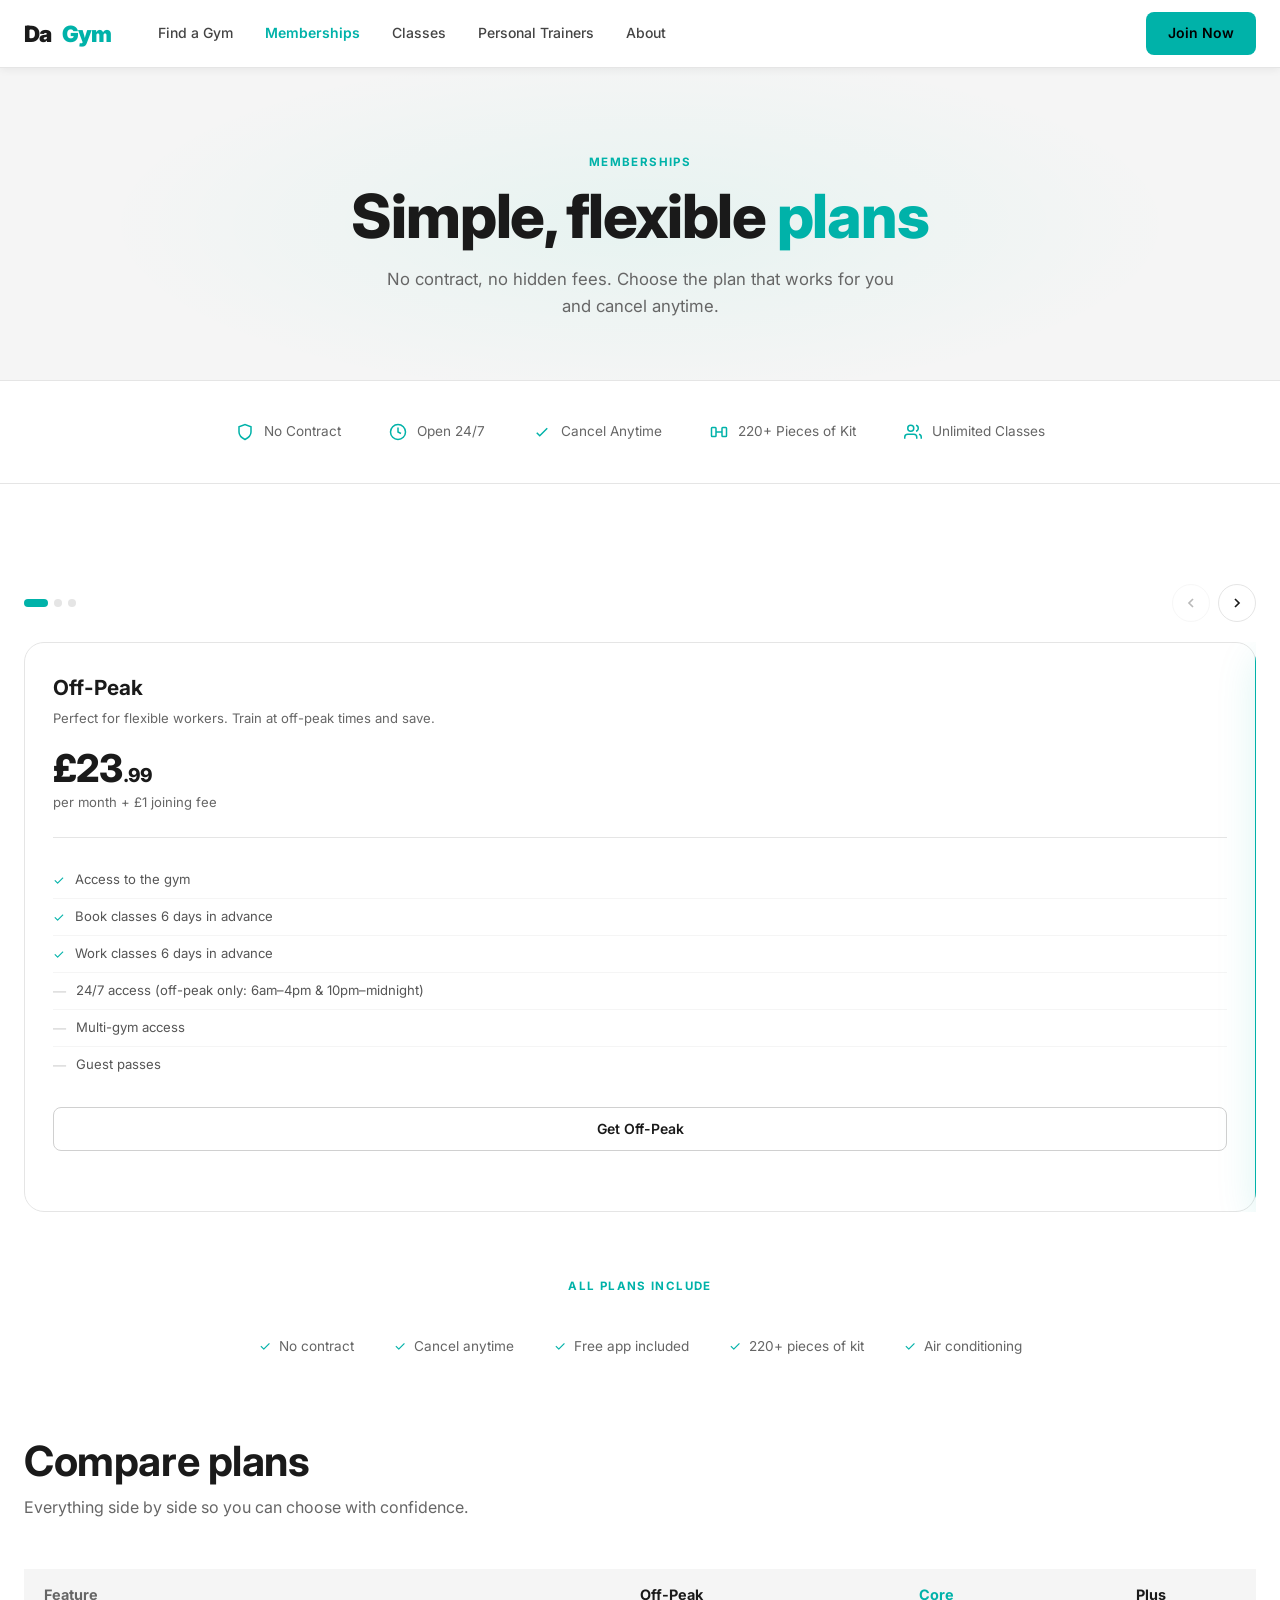
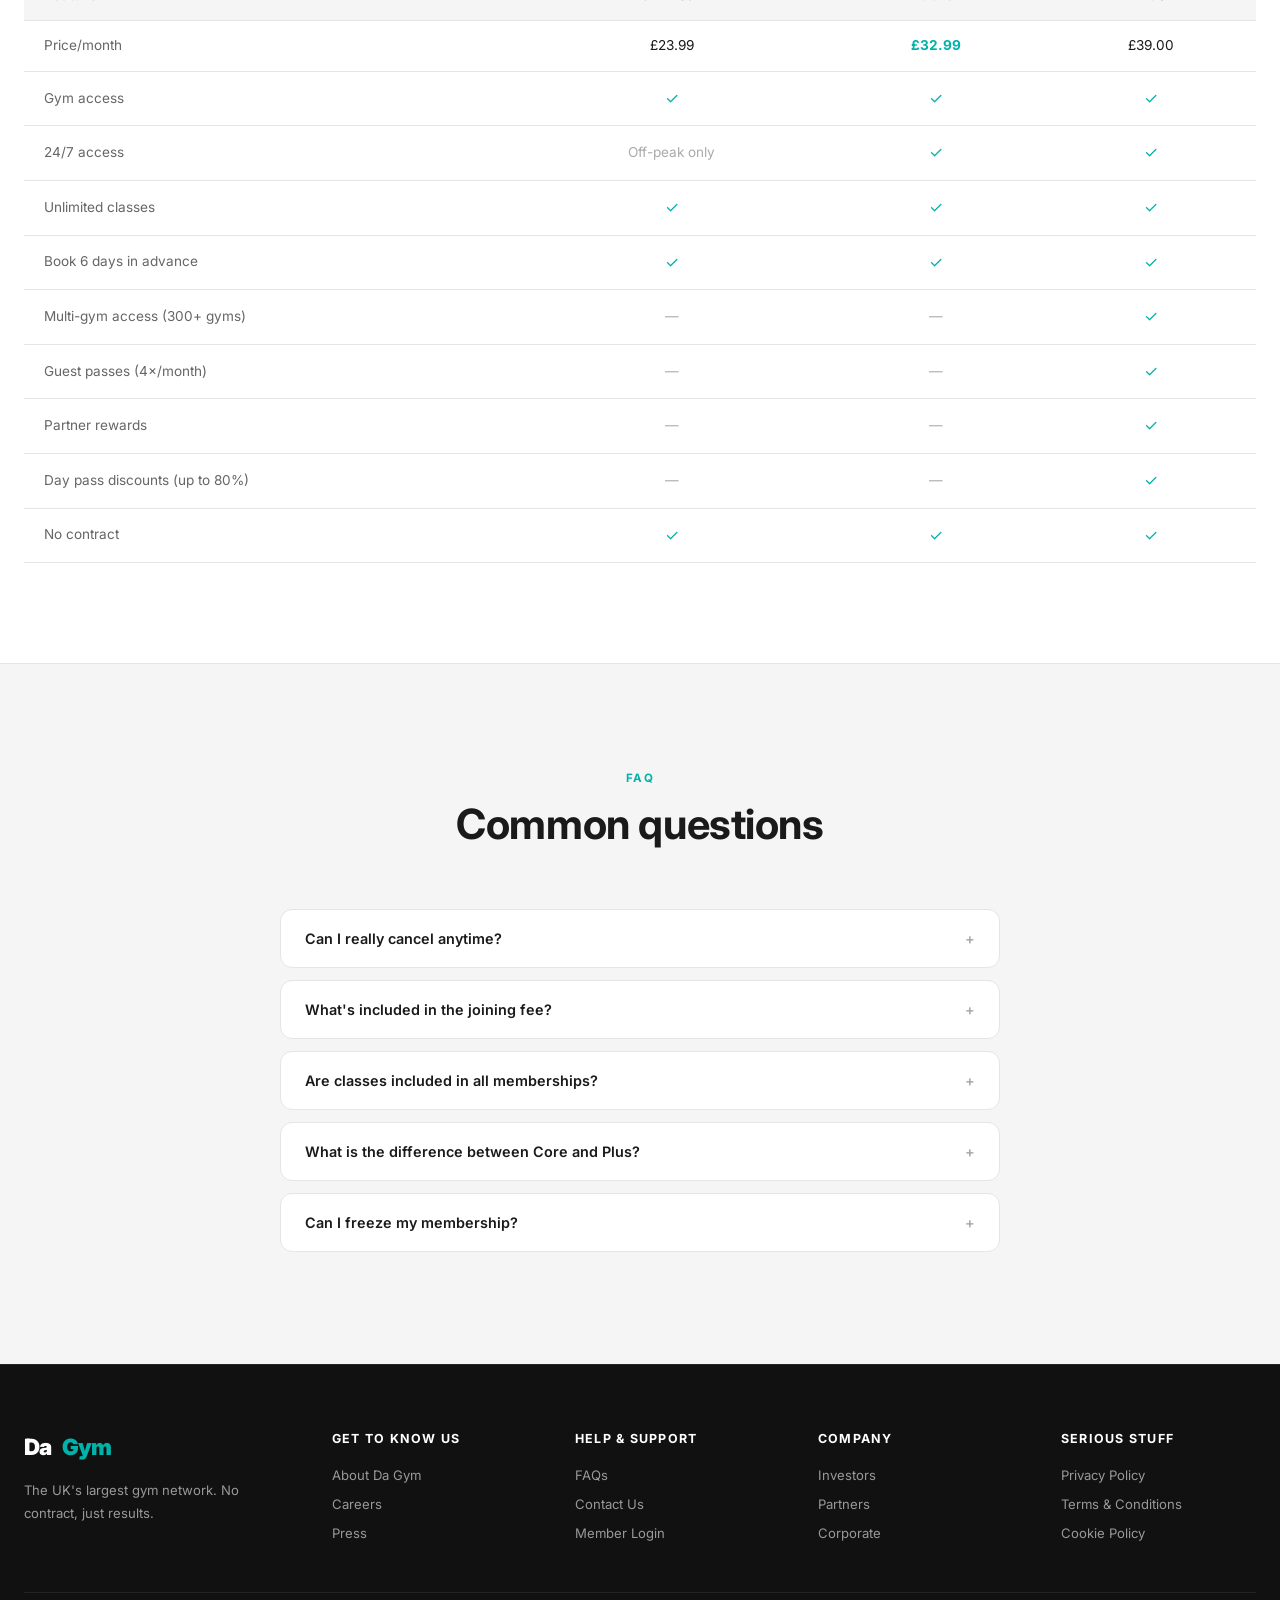
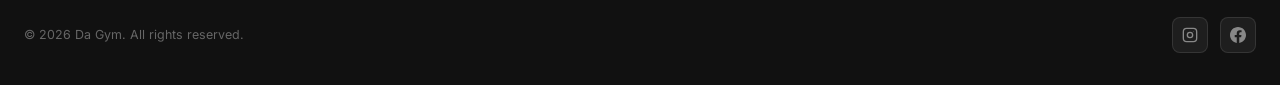
==== memberships.html @ 505473ee "Add files via upload" ====
<!DOCTYPE html>
<html lang="en">
<head>
  <meta charset="UTF-8" />
  <meta name="viewport" content="width=device-width, initial-scale=1.0" />
  <title>Da Gym — Membership Plans</title>
  <link rel="preconnect" href="https://fonts.googleapis.com" />
  <link rel="preconnect" href="https://fonts.gstatic.com" crossorigin />
  <link href="https://fonts.googleapis.com/css2?family=Inter:wght@400;500;600;700;800;900&display=swap" rel="stylesheet" />
  <link rel="stylesheet" href="css/main.css" />
  <style>
    .compare-table {
      width: 100%;
      border-collapse: collapse;
      font-size: 0.85rem;
      margin-top: 48px;
    }
    .compare-table th, .compare-table td {
      padding: 14px 20px;
      border-bottom: 1px solid var(--border);
      text-align: center;
    }
    .compare-table th:first-child,
    .compare-table td:first-child {
      text-align: left;
      color: var(--text-muted);
    }
    .compare-table th {
      color: var(--text);
      font-weight: 700;
      font-size: 0.9rem;
      background: var(--surface);
      position: sticky;
      top: 0;
    }
    .compare-table th.featured-col { color: var(--primary); }
    .compare-table tr:hover td { background: rgba(255,255,255,0.02); }
    .compare-table .check { color: var(--primary); font-size: 1rem; }
    .compare-table .dash { color: var(--text-dim); }

    .faq-item {
      background: var(--card);
      border: 1px solid var(--border);
      border-radius: var(--radius);
      margin-bottom: 12px;
      overflow: hidden;
    }
    .faq-question {
      width: 100%;
      text-align: left;
      padding: 20px 24px;
      color: var(--text);
      font-weight: 600;
      font-size: 0.9rem;
      display: flex;
      justify-content: space-between;
      align-items: center;
      gap: 16px;
      transition: color var(--transition);
    }
    .faq-question:hover { color: var(--primary); }
    .faq-answer {
      padding: 0 24px 20px;
      color: var(--text-muted);
      font-size: 0.85rem;
      line-height: 1.7;
      display: none;
    }
    .faq-item.open .faq-answer { display: block; }
    .faq-item.open .faq-icon { transform: rotate(45deg); }
    .faq-icon { transition: transform var(--transition); color: var(--text-dim); flex-shrink: 0; }

    .trust-bar {
      display: flex;
      align-items: center;
      justify-content: center;
      gap: 48px;
      padding: 40px 24px;
      border-bottom: 1px solid var(--border);
      flex-wrap: wrap;
    }
    .trust-item {
      display: flex;
      align-items: center;
      gap: 10px;
      font-size: 0.85rem;
      color: var(--text-muted);
    }
    .trust-item svg { color: var(--primary); }

    /* ── MEMBERSHIP SLIDER ── */
    .mem-slider-wrap { position: relative; }
    .mem-slider-controls { display: flex; align-items: center; justify-content: space-between; margin-bottom: 20px; }
    .mem-slider-dots { display: flex; gap: 6px; }
    .mem-slider-dot { width: 8px; height: 8px; border-radius: 50%; background: var(--border); cursor: pointer; transition: all .2s; }
    .mem-slider-dot.active { background: var(--primary); width: 24px; border-radius: 4px; }
    .mem-slider-btns { display: flex; gap: 8px; }
    .mem-slider-btn { width: 38px; height: 38px; border-radius: 50%; border: 1.5px solid var(--border); background: var(--card); display: flex; align-items: center; justify-content: center; cursor: pointer; transition: all .2s; color: var(--text); }
    .mem-slider-btn:hover { border-color: var(--primary); color: var(--primary); }
    .mem-slider-btn:disabled { opacity: 0.3; cursor: default; }
    .mem-viewport { overflow: hidden; width: 100%; }
    .mem-cards-track { display: flex; gap: 0; align-items: stretch; transition: transform 0.4s cubic-bezier(0.4,0,0.2,1); will-change: transform; }
    .mem-cards-track .membership-card { flex: 0 0 100%; width: 100%; max-width: 100%; min-width: 0; box-sizing: border-box; }

    @media (max-width: 768px) {
      .trust-bar { gap: 24px; flex-wrap: wrap; padding: 28px 20px; }
      .compare-table th, .compare-table td { padding: 10px 12px; font-size: 0.78rem; }
    }
    @media (max-width: 480px) {
      .trust-bar { flex-direction: column; gap: 16px; align-items: flex-start; padding: 24px 16px; }
      .compare-table { font-size: 0.72rem; }
      .compare-table th, .compare-table td { padding: 8px; }
      .faq-question { padding: 16px 18px; font-size: 0.85rem; }
      .faq-answer { padding: 0 18px 16px; }
    }
  </style>
</head>
<body>

  <!-- NAVBAR -->
  <nav class="navbar">
    <div class="nav-inner">
      <a href="index.html" class="nav-logo">Da <span>Gym</span></a>
      <div class="nav-links">
        <a href="find-a-gym.html" class="nav-link">Find a Gym</a>
        <a href="memberships.html" class="nav-link active">Memberships</a>
        <a href="classes.html" class="nav-link">Classes</a>
        <a href="personal-trainers.html" class="nav-link">Personal Trainers</a>
        <a href="about.html" class="nav-link">About</a>
      </div>
      <div class="nav-actions">
        <a href="memberships.html" class="btn btn-primary">Join Now</a>
        <button class="mobile-menu-btn btn-ghost" id="mobileMenuBtn">
          <svg width="22" height="22" fill="none" stroke="currentColor" stroke-width="2" viewBox="0 0 24 24"><path d="M3 12h18M3 6h18M3 18h18"/></svg>
        </button>
      </div>
    </div>
  </nav>

  <!-- MOBILE NAV -->
  <div class="mobile-nav" id="mobileNav">
    <button id="mobileNavClose" style="position:absolute;top:20px;right:20px;color:var(--text);background:none;border:none;font-size:1.5rem;cursor:pointer;">✕</button>
    <a href="find-a-gym.html" class="nav-link">Find a Gym</a>
    <a href="memberships.html" class="nav-link">Memberships</a>
    <a href="classes.html" class="nav-link">Classes</a>
    <a href="personal-trainers.html" class="nav-link">Personal Trainers</a>
    <a href="about.html" class="nav-link">About</a>
    <div style="margin-top:24px;"><a href="memberships.html" class="btn btn-primary btn-lg" style="width:100%;justify-content:center;">Join Now</a></div>
  </div>

  <!-- PAGE HEADER -->
  <div style="background:var(--surface);border-bottom:1px solid var(--border);padding:80px 24px 60px;text-align:center;position:relative;overflow:hidden;">
    <div style="position:absolute;inset:0;background:radial-gradient(ellipse 60% 80% at 50% 50%,rgba(0,212,170,0.06) 0%,transparent 70%);"></div>
    <div style="position:relative;">
      <span class="section-eyebrow">Memberships</span>
      <h1 style="margin-bottom:16px;">Simple, flexible <span style="color:var(--primary);">plans</span></h1>
      <p style="max-width:520px;margin:0 auto;font-size:1.05rem;">No contract, no hidden fees. Choose the plan that works for you and cancel anytime.</p>
    </div>
  </div>

  <!-- TRUST BAR -->
  <div class="trust-bar">
    <div class="trust-item">
      <svg width="18" height="18" fill="none" stroke="currentColor" stroke-width="2" viewBox="0 0 24 24"><path d="M12 22s8-4 8-10V5l-8-3-8 3v7c0 6 8 10 8 10z"/></svg>
      No Contract
    </div>
    <div class="trust-item">
      <svg width="18" height="18" fill="none" stroke="currentColor" stroke-width="2" viewBox="0 0 24 24"><circle cx="12" cy="12" r="10"/><path d="M12 6v6l4 2"/></svg>
      Open 24/7
    </div>
    <div class="trust-item">
      <svg width="18" height="18" fill="none" stroke="currentColor" stroke-width="2" viewBox="0 0 24 24"><path d="M5 13l4 4L19 7"/></svg>
      Cancel Anytime
    </div>
    <div class="trust-item">
      <svg width="18" height="18" fill="none" stroke="currentColor" stroke-width="2" viewBox="0 0 24 24"><rect x="2" y="6" width="6" height="12" rx="1"/><rect x="16" y="6" width="6" height="12" rx="1"/><path d="M8 12h8"/></svg>
      220+ Pieces of Kit
    </div>
    <div class="trust-item">
      <svg width="18" height="18" fill="none" stroke="currentColor" stroke-width="2" viewBox="0 0 24 24"><path d="M17 21v-2a4 4 0 0 0-4-4H5a4 4 0 0 0-4 4v2"/><circle cx="9" cy="7" r="4"/><path d="M23 21v-2a4 4 0 0 0-3-3.87"/><path d="M16 3.13a4 4 0 0 1 0 7.75"/></svg>
      Unlimited Classes
    </div>
  </div>

  <!-- MEMBERSHIP CARDS -->
  <div class="section">
    <div class="mem-slider-wrap">
      <div class="mem-slider-controls">
        <div class="mem-slider-dots">
          <div class="mem-slider-dot active" onclick="memGoTo(0)"></div>
          <div class="mem-slider-dot" onclick="memGoTo(1)"></div>
          <div class="mem-slider-dot" onclick="memGoTo(2)"></div>
        </div>
        <div class="mem-slider-btns">
          <button class="mem-slider-btn" id="memPrev" onclick="memSlide(-1)" aria-label="Previous"><svg width="16" height="16" fill="none" stroke="currentColor" stroke-width="2.5" viewBox="0 0 24 24"><path d="M15 18l-6-6 6-6"/></svg></button>
          <button class="mem-slider-btn" id="memNext" onclick="memSlide(1)" aria-label="Next"><svg width="16" height="16" fill="none" stroke="currentColor" stroke-width="2.5" viewBox="0 0 24 24"><path d="M9 18l6-6-6-6"/></svg></button>
        </div>
      </div>
      <div class="mem-viewport">
    <div class="mem-cards-track" id="memSlider">
      <!-- OFF-PEAK -->
      <div class="membership-card">
        <div class="membership-card-body">
          <div class="membership-name">Off-Peak</div>
          <p class="membership-desc">Perfect for flexible workers. Train at off-peak times and save.</p>
          <div class="membership-price">
            <div class="amount">£23<span style="font-size:1.2rem;">.99</span></div>
            <span class="per">per month + £1 joining fee</span>
          </div>
          <div class="membership-features">
            <div class="membership-feature">
              <span class="check">✓</span> Access to the gym
            </div>
            <div class="membership-feature">
              <span class="check">✓</span> Book classes 6 days in advance
            </div>
            <div class="membership-feature">
              <span class="check">✓</span> Work classes 6 days in advance
            </div>
            <div class="membership-feature">
              <span class="x-icon">—</span> 24/7 access (off-peak only: 6am–4pm &amp; 10pm–midnight)
            </div>
            <div class="membership-feature">
              <span class="x-icon">—</span> Multi-gym access
            </div>
            <div class="membership-feature">
              <span class="x-icon">—</span> Guest passes
            </div>
          </div>
          <a href="#" class="btn btn-outline" style="width:100%;justify-content:center;">Get Off-Peak</a>
        </div>
      </div>

      <!-- CORE -->
      <div class="membership-card featured">
        <div class="membership-popular">Most Popular</div>
        <div class="membership-card-body">
          <div class="membership-name">Core</div>
          <p class="membership-desc">Full, unrestricted access to your chosen gym — day or night.</p>
          <div class="membership-price">
            <div class="amount">£32<span style="font-size:1.2rem;">.99</span></div>
            <span class="per">per month + £1 joining fee</span>
          </div>
          <div class="membership-features">
            <div class="membership-feature">
              <span class="check">✓</span> 24/7 access to the gym
            </div>
            <div class="membership-feature">
              <span class="check">✓</span> Book classes 6 days in advance
            </div>
            <div class="membership-feature">
              <span class="check">✓</span> Unlimited classes included
            </div>
            <div class="membership-feature">
              <span class="check">✓</span> Free Da Gym app
            </div>
            <div class="membership-feature">
              <span class="x-icon">—</span> Multi-gym access
            </div>
            <div class="membership-feature">
              <span class="x-icon">—</span> Guest passes
            </div>
          </div>
          <a href="#" class="btn btn-primary" style="width:100%;justify-content:center;">Get Core</a>
        </div>
      </div>

      <!-- PLUS -->
      <div class="membership-card">
        <div class="membership-card-body">
          <div class="membership-name">Plus</div>
          <p class="membership-desc">Maximum flexibility — access every Da Gym in the UK, plus exclusive perks.</p>
          <div class="membership-price">
            <div style="display:flex;align-items:baseline;gap:10px;flex-wrap:wrap;">
              <div class="amount">£32<span style="font-size:1.2rem;">.99</span></div>
              <span class="original">£39.00</span>
            </div>
            <span class="per">first week + £1 joining fee · then £39.00/month</span>
          </div>
          <div class="membership-features">
            <div class="membership-feature">
              <span class="check">✓</span> Access to all 300+ UK gyms
            </div>
            <div class="membership-feature">
              <span class="check">✓</span> 24/7 gym access
            </div>
            <div class="membership-feature">
              <span class="check">✓</span> Unlimited classes
            </div>
            <div class="membership-feature">
              <span class="check">✓</span> Bring a guest up to 4× per month
            </div>
            <div class="membership-feature">
              <span class="check">✓</span> Partner rewards with top brands
            </div>
            <div class="membership-feature">
              <span class="check">✓</span> Up to 80% off day passes
            </div>
          </div>
          <a href="#" class="btn btn-outline" style="width:100%;justify-content:center;">Get Plus</a>
        </div>
      </div>
    </div><!-- /.mem-cards-track -->
      </div><!-- /.mem-viewport -->
    </div><!-- /.mem-slider-wrap -->

    <!-- ALL PLANS INCLUDE -->
    <div style="margin-top:60px;text-align:center;" data-animate>
      <span class="section-eyebrow">All Plans Include</span>
      <div style="display:flex;justify-content:center;gap:40px;flex-wrap:wrap;margin-top:28px;">
        <div style="display:flex;align-items:center;gap:8px;font-size:0.85rem;color:var(--text-muted);">
          <span style="color:var(--primary);">✓</span> No contract
        </div>
        <div style="display:flex;align-items:center;gap:8px;font-size:0.85rem;color:var(--text-muted);">
          <span style="color:var(--primary);">✓</span> Cancel anytime
        </div>
        <div style="display:flex;align-items:center;gap:8px;font-size:0.85rem;color:var(--text-muted);">
          <span style="color:var(--primary);">✓</span> Free app included
        </div>
        <div style="display:flex;align-items:center;gap:8px;font-size:0.85rem;color:var(--text-muted);">
          <span style="color:var(--primary);">✓</span> 220+ pieces of kit
        </div>
        <div style="display:flex;align-items:center;gap:8px;font-size:0.85rem;color:var(--text-muted);">
          <span style="color:var(--primary);">✓</span> Air conditioning
        </div>
      </div>
    </div>

    <!-- COMPARE TABLE -->
    <div data-animate>
      <h2 style="margin-top:80px;margin-bottom:8px;color:var(--text);">Compare plans</h2>
      <p style="margin-bottom:0;">Everything side by side so you can choose with confidence.</p>
      <div style="overflow-x:auto;margin-top:0;">
        <table class="compare-table">
          <thead>
            <tr>
              <th style="width:40%;">Feature</th>
              <th>Off-Peak</th>
              <th class="featured-col">Core</th>
              <th>Plus</th>
            </tr>
          </thead>
          <tbody>
            <tr><td>Price/month</td><td>£23.99</td><td style="color:var(--primary);font-weight:700;">£32.99</td><td>£39.00</td></tr>
            <tr><td>Gym access</td><td class="check">✓</td><td class="check">✓</td><td class="check">✓</td></tr>
            <tr><td>24/7 access</td><td class="dash">Off-peak only</td><td class="check">✓</td><td class="check">✓</td></tr>
            <tr><td>Unlimited classes</td><td class="check">✓</td><td class="check">✓</td><td class="check">✓</td></tr>
            <tr><td>Book 6 days in advance</td><td class="check">✓</td><td class="check">✓</td><td class="check">✓</td></tr>
            <tr><td>Multi-gym access (300+ gyms)</td><td class="dash">—</td><td class="dash">—</td><td class="check">✓</td></tr>
            <tr><td>Guest passes (4×/month)</td><td class="dash">—</td><td class="dash">—</td><td class="check">✓</td></tr>
            <tr><td>Partner rewards</td><td class="dash">—</td><td class="dash">—</td><td class="check">✓</td></tr>
            <tr><td>Day pass discounts (up to 80%)</td><td class="dash">—</td><td class="dash">—</td><td class="check">✓</td></tr>
            <tr><td>No contract</td><td class="check">✓</td><td class="check">✓</td><td class="check">✓</td></tr>
          </tbody>
        </table>
      </div>
    </div>
  </div>

  <!-- FAQ -->
  <div style="background:var(--surface);border-top:1px solid var(--border);">
    <div class="section">
      <div class="section-header">
        <span class="section-eyebrow">FAQ</span>
        <h2>Common questions</h2>
      </div>

      <div style="max-width:720px;margin:0 auto;">
        <div class="faq-item" data-animate>
          <button class="faq-question" onclick="this.parentElement.classList.toggle('open')">
            Can I really cancel anytime?
            <span class="faq-icon">+</span>
          </button>
          <div class="faq-answer">Yes — there's no contract and no minimum term. You can cancel your membership at any time through your online account or the Da Gym app, and you'll retain access until the end of your current paid period.</div>
        </div>

        <div class="faq-item" data-animate data-delay="1">
          <button class="faq-question" onclick="this.parentElement.classList.toggle('open')">
            What's included in the joining fee?
            <span class="faq-icon">+</span>
          </button>
          <div class="faq-answer">The £1 joining fee covers your key fob and account setup. That's it — no surprise charges. Your first monthly payment is taken when you join, and future payments are on the same date each month.</div>
        </div>

        <div class="faq-item" data-animate data-delay="2">
          <button class="faq-question" onclick="this.parentElement.classList.toggle('open')">
            Are classes included in all memberships?
            <span class="faq-icon">+</span>
          </button>
          <div class="faq-answer">Yes! All Da Gym memberships include unlimited access to our group exercise classes. You can book up to 6 days in advance through the app. Classes include HIIT, Yoga, Spin, Pilates, Zumba, and more.</div>
        </div>

        <div class="faq-item" data-animate data-delay="3">
          <button class="faq-question" onclick="this.parentElement.classList.toggle('open')">
            What is the difference between Core and Plus?
            <span class="faq-icon">+</span>
          </button>
          <div class="faq-answer">Core gives you full 24/7 access to your chosen home gym plus all the classes. Plus gives you everything in Core, plus access to every Da Gym in the UK (300+ locations), guest passes (4 per month), and exclusive partner rewards and discounts.</div>
        </div>

        <div class="faq-item" data-animate data-delay="4">
          <button class="faq-question" onclick="this.parentElement.classList.toggle('open')">
            Can I freeze my membership?
            <span class="faq-icon">+</span>
          </button>
          <div class="faq-answer">Yes — you can freeze your membership for up to 3 months per year via your online account. This pauses your payments while reserving your spot. Freezing takes effect from the next billing date.</div>
        </div>
      </div>
    </div>
  </div>

  <!-- FOOTER -->
  <footer class="footer">
    <div class="footer-inner">
      <div class="footer-top">
        <div class="footer-brand">
          <div class="nav-logo" style="margin-bottom:14px;">Da <span>Gym</span></div>
          <p>The UK's largest gym network. No contract, just results.</p>
        </div>
        <div class="footer-col">
          <h5>Get to Know Us</h5>
          <div class="footer-links">
            <a href="about.html" class="footer-link">About Da Gym</a>
            <a href="#" class="footer-link">Careers</a>
            <a href="#" class="footer-link">Press</a>
          </div>
        </div>
        <div class="footer-col">
          <h5>Help &amp; Support</h5>
          <div class="footer-links">
            <a href="#" class="footer-link">FAQs</a>
            <a href="#" class="footer-link">Contact Us</a>
            <a href="#" class="footer-link">Member Login</a>
          </div>
        </div>
        <div class="footer-col">
          <h5>Company</h5>
          <div class="footer-links">
            <a href="#" class="footer-link">Investors</a>
            <a href="#" class="footer-link">Partners</a>
            <a href="#" class="footer-link">Corporate</a>
          </div>
        </div>
        <div class="footer-col">
          <h5>Serious Stuff</h5>
          <div class="footer-links">
            <a href="privacy.html" class="footer-link">Privacy Policy</a>
            <a href="terms.html" class="footer-link">Terms &amp; Conditions</a>
            <a href="privacy.html#cookies" class="footer-link">Cookie Policy</a>
          </div>
        </div>
      </div>
      <div class="footer-bottom">
        <span>© 2026 Da Gym. All rights reserved.</span>
        <div class="footer-socials">
          <a href="https://www.instagram.com/dagym/" target="_blank" rel="noopener" class="social-icon" aria-label="Instagram"><svg width="16" height="16" fill="none" stroke="currentColor" stroke-width="2" viewBox="0 0 24 24"><rect x="2" y="2" width="20" height="20" rx="5"/><circle cx="12" cy="12" r="4"/><circle cx="17.5" cy="6.5" r="0.5" fill="currentColor" stroke="none"/></svg></a>
          <a href="https://www.facebook.com/Da Gym/" target="_blank" rel="noopener" class="social-icon" aria-label="Facebook"><svg width="16" height="16" fill="currentColor" viewBox="0 0 24 24"><path d="M24 12.07C24 5.41 18.63 0 12 0S0 5.41 0 12.07C0 18.1 4.39 23.1 10.13 24v-8.44H7.08v-3.49h3.04V9.41c0-3.02 1.8-4.7 4.54-4.7 1.31 0 2.68.24 2.68.24v2.97h-1.51c-1.49 0-1.95.93-1.95 1.88v2.27h3.32l-.53 3.49h-2.79V24C19.61 23.1 24 18.1 24 12.07z"/></svg></a>
        </div>
      </div>
    </div>
  </footer>

  <script src="js/main.js"></script>
  <script>
    let memIndex = 0;
    const memTotal = 3;
    function memSlide(dir) { memGoTo(memIndex + dir); }
    function memGoTo(idx) {
      memIndex = Math.max(0, Math.min(memTotal - 1, idx));
      const vp = document.querySelector('.mem-viewport');
      const w = vp ? vp.offsetWidth : 0;
      document.getElementById('memSlider').style.transform = `translateX(-${memIndex * w}px)`;
      document.querySelectorAll('.mem-slider-dot').forEach((d, i) => d.classList.toggle('active', i === memIndex));
      document.getElementById('memPrev').disabled = memIndex === 0;
      document.getElementById('memNext').disabled = memIndex === memTotal - 1;
    }
    memGoTo(0);
    window.addEventListener('resize', () => memGoTo(memIndex));
  </script>
</body>
</html>
---- css/main.css ----
/* =============================================
   PUREGYM REBUILD — MAIN STYLESHEET
   ============================================= */

:root {
  /* PureGym brand palette */
  --primary: #00B2A9;
  --primary-dark: #009990;
  --primary-light: #00C4BB;
  --primary-glow: rgba(0, 178, 169, 0.12);
  --banner-bg: #E84040;          /* coral-red announcement bar */
  --dark: #111111;               /* nav, hero, footer */
  --dark-surface: #1a1a1a;       /* dark card / alt dark */

  /* Light content areas (most of the page) */
  --bg: #ffffff;
  --surface: #f5f5f5;
  --card: #ffffff;
  --card-hover: #fafafa;
  --border: #e5e5e5;
  --border-accent: rgba(0,178,169,0.35);

  /* Typography — dark on light */
  --text: #1a1a1a;
  --text-muted: #666666;
  --text-dim: #aaaaaa;
  --white: #ffffff;

  --red: #E84040;
  --gold: #f5a623;
  --radius: 12px;
  --radius-lg: 20px;
  --radius-sm: 8px;
  --transition: 0.25s cubic-bezier(0.4, 0, 0.2, 1);
  --shadow: 0 4px 20px rgba(0,0,0,0.08);
  --shadow-md: 0 8px 32px rgba(0,0,0,0.12);
  --shadow-lg: 0 20px 60px rgba(0,0,0,0.18);
  --shadow-glow: 0 0 32px rgba(0,178,169,0.18);
  --font: 'Inter', -apple-system, BlinkMacSystemFont, 'Segoe UI', sans-serif;
  --nav-h: 68px;
  --banner-h: 44px;
}

*, *::before, *::after { box-sizing: border-box; margin: 0; padding: 0; }

html { scroll-behavior: smooth; overflow-x: hidden; }

body {
  font-family: var(--font);
  background: var(--bg);
  color: var(--text);
  line-height: 1.6;
  overflow-x: hidden;
  min-width: 0;
}

/* ---- DARK SECTION TEXT OVERRIDES ---- */
/* Hero */
.hero h1, .hero h2, .hero h3, .hero h4 { color: #ffffff; }
.hero p { color: #aaaaaa; }
.hero-subtitle { color: #aaaaaa !important; }
.hero-stat .num { color: #ffffff; }
.hero-stat .label { color: #aaaaaa; }
.hero-badge { color: var(--primary); }

/* Gym hero / detail header */
.gym-hero h1, .gym-hero h2, .gym-hero h3 { color: #ffffff; }
.gym-hero p, .gym-detail-title { color: #ffffff !important; }
.gym-detail-meta { color: #aaaaaa; }
.breadcrumb, .breadcrumb a { color: #aaaaaa; }
.breadcrumb span { color: #dddddd; }

/* Footer */
.footer h1, .footer h2, .footer h3, .footer h4, .footer h5 { color: #ffffff; }
.footer p { color: #999999; }

/* Promo section */
.promo-section h1, .promo-section h2, .promo-section h3, .promo-section h4 { color: #ffffff; }
.promo-section p { color: #aaaaaa; }
.promo-title { color: #ffffff !important; }
.promo-text { color: #aaaaaa !important; }
.promo-badge { color: var(--primary) !important; }

/* Features section (dark background) */
.features-section h1, .features-section h2,
.features-section h3, .features-section h4 { color: #ffffff; }
.features-section p { color: #999999; }

/* About hero */
.about-hero h1, .about-hero h2, .about-hero h3 { color: #ffffff; }
.about-hero p { color: #aaaaaa; }

/* PT hero */
.pt-hero h1, .pt-hero h2, .pt-hero h3 { color: #ffffff; }
.pt-hero p { color: #aaaaaa; }

img { max-width: 100%; display: block; }

/* Images inside card containers fill their slot */
.gym-card-img img,
.class-card-img img,
.pt-card-img img {
  width: 100%;
  height: 100%;
  object-fit: cover;
  position: absolute;
  inset: 0;
}
.gym-card-img,
.pt-card-img { position: relative; overflow: hidden; }
a { text-decoration: none; color: inherit; }
button { cursor: pointer; border: none; background: none; font-family: inherit; }
ul { list-style: none; }

/* ---- TYPOGRAPHY ---- */
h1 { font-size: clamp(2.2rem, 5vw, 3.8rem); font-weight: 800; line-height: 1.1; letter-spacing: -0.02em; color: #1a1a1a; }
h2 { font-size: clamp(1.6rem, 3.5vw, 2.6rem); font-weight: 700; line-height: 1.2; letter-spacing: -0.01em; color: #1a1a1a; }
h3 { font-size: clamp(1.1rem, 2vw, 1.5rem); font-weight: 600; color: #1a1a1a; }
h4 { font-size: 1rem; font-weight: 600; color: #1a1a1a; }
p { color: #666666; }

/* ---- ANNOUNCEMENT BANNER ---- */
.announcement-banner {
  background: var(--banner-bg);
  color: #fff;
  text-align: center;
  padding: 10px 20px;
  font-size: 0.78rem;
  font-weight: 600;
  letter-spacing: 0.02em;
  position: relative;
  z-index: 1001;
}
.announcement-banner a { color: #fff; font-weight: 700; text-decoration: underline; }
.announcement-banner strong { font-weight: 800; }

/* ---- NAVIGATION ---- */
.navbar {
  position: sticky;
  top: 0;
  z-index: 1000;
  background: #ffffff;
  border-bottom: 1px solid #e5e5e5;
  height: var(--nav-h);
  display: flex;
  align-items: center;
  box-shadow: 0 2px 8px rgba(0,0,0,0.06);
}

.nav-inner {
  width: 100%;
  max-width: 1400px;
  margin: 0 auto;
  padding: 0 24px;
  display: flex;
  align-items: center;
  gap: 32px;
}

.nav-logo {
  display: flex;
  align-items: center;
  gap: 10px;
  font-size: 1.4rem;
  font-weight: 900;
  color: #1a1a1a;
  flex-shrink: 0;
  letter-spacing: -0.03em;
}
.nav-logo span { color: var(--primary); }

.nav-links {
  display: flex;
  align-items: center;
  gap: 4px;
  flex: 1;
}

.nav-link {
  padding: 8px 14px;
  border-radius: var(--radius-sm);
  font-size: 0.875rem;
  font-weight: 500;
  color: #444444;
  transition: color var(--transition), background var(--transition);
  white-space: nowrap;
}
.nav-link:hover {
  color: #1a1a1a;
  background: #f5f5f5;
}
.nav-link.active { color: var(--primary); font-weight: 600; }

.nav-actions {
  display: flex;
  align-items: center;
  gap: 12px;
  margin-left: auto;
}

.nav-location {
  display: flex;
  align-items: center;
  gap: 8px;
  padding: 8px 14px;
  border-radius: var(--radius-sm);
  border: 1px solid #e5e5e5;
  background: #f5f5f5;
  font-size: 0.8rem;
  color: #444;
  cursor: pointer;
  transition: border-color var(--transition);
}
.nav-location:hover { border-color: var(--primary); color: #1a1a1a; }
.nav-location svg { color: var(--primary); }

.btn {
  display: inline-flex;
  align-items: center;
  justify-content: center;
  gap: 8px;
  padding: 10px 22px;
  border-radius: var(--radius-sm);
  font-size: 0.875rem;
  font-weight: 600;
  transition: all var(--transition);
  white-space: nowrap;
}
.btn-primary {
  background: var(--primary);
  color: #000;
}
.btn-primary:hover {
  background: var(--primary-dark);
  transform: translateY(-1px);
  box-shadow: 0 8px 24px rgba(0,212,170,0.35);
}
.btn-outline {
  border: 1.5px solid #d0d0d0;
  color: #1a1a1a;
  background: transparent;
}
.btn-outline:hover {
  border-color: var(--primary);
  color: var(--primary);
  background: var(--primary-glow);
}
/* dark-context outline (inside hero, footer, dark sections) */
.hero .btn-outline,
.gym-hero .btn-outline,
.promo-section .btn-outline,
.pt-hero .btn-outline,
.about-hero .btn-outline,
.features-section .btn-outline {
  border-color: rgba(255,255,255,0.3);
  color: #ffffff;
}
.hero .btn-outline:hover,
.gym-hero .btn-outline:hover,
.promo-section .btn-outline:hover,
.pt-hero .btn-outline:hover,
.about-hero .btn-outline:hover,
.features-section .btn-outline:hover {
  border-color: var(--primary);
  color: var(--primary);
  background: var(--primary-glow);
}
.btn-ghost {
  color: #555;
  padding: 8px 12px;
}
.btn-ghost:hover { color: #1a1a1a; }
.btn-lg { padding: 14px 32px; font-size: 1rem; border-radius: var(--radius); }
.btn-sm { padding: 8px 16px; font-size: 0.8rem; }

.mobile-menu-btn {
  display: none;
  padding: 8px;
  color: var(--text);
}

/* ---- HERO (HOME) ---- */
.hero {
  position: relative;
  min-height: calc(100vh - var(--nav-h));
  display: flex;
  align-items: center;
  overflow: hidden;
  background: #111111;
}

.hero-bg {
  position: absolute;
  inset: 0;
  background:
    radial-gradient(ellipse 80% 60% at 60% 40%, rgba(0,178,169,0.1) 0%, transparent 60%),
    radial-gradient(ellipse 50% 50% at 10% 80%, rgba(0,178,169,0.05) 0%, transparent 50%);
}

.hero-grid {
  position: absolute;
  inset: 0;
  background-image:
    linear-gradient(rgba(255,255,255,0.02) 1px, transparent 1px),
    linear-gradient(90deg, rgba(255,255,255,0.02) 1px, transparent 1px);
  background-size: 60px 60px;
  mask-image: radial-gradient(ellipse 80% 70% at 50% 50%, black, transparent);
}

.hero-content {
  position: relative;
  z-index: 1;
  max-width: 1400px;
  margin: 0 auto;
  padding: 80px 24px;
  display: grid;
  grid-template-columns: 1fr 1fr;
  gap: 80px;
  align-items: center;
  width: 100%;
}

.hero-badge {
  display: inline-flex;
  align-items: center;
  gap: 8px;
  background: var(--primary-glow);
  border: 1px solid var(--border-accent);
  color: var(--primary);
  padding: 6px 14px;
  border-radius: 100px;
  font-size: 0.75rem;
  font-weight: 600;
  letter-spacing: 0.05em;
  text-transform: uppercase;
  margin-bottom: 24px;
}
.hero-badge-dot {
  width: 6px; height: 6px;
  border-radius: 50%;
  background: var(--primary);
  animation: pulse-dot 2s ease-in-out infinite;
}
@keyframes pulse-dot {
  0%, 100% { opacity: 1; transform: scale(1); }
  50% { opacity: 0.5; transform: scale(0.7); }
}

.hero-title {
  margin-bottom: 20px;
}
.hero-title .accent { color: var(--primary); }

.hero-subtitle {
  font-size: 1.1rem;
  color: var(--text-muted);
  max-width: 480px;
  margin-bottom: 40px;
  line-height: 1.7;
}

.hero-search {
  display: flex;
  gap: 0;
  background: #1e1e1e;
  border: 1.5px solid rgba(255,255,255,0.12);
  border-radius: var(--radius);
  overflow: hidden;
  transition: border-color var(--transition);
  margin-bottom: 32px;
}
.hero-search:focus-within { border-color: var(--primary); box-shadow: 0 0 0 3px var(--primary-glow); }
.hero-search input {
  flex: 1;
  background: transparent;
  border: none;
  outline: none;
  padding: 16px 20px;
  color: #f0f0f0;
  font-size: 0.9rem;
  font-family: inherit;
}
.hero-search input::placeholder { color: #666; }
.hero-search button {
  background: var(--primary);
  color: #000;
  padding: 0 24px;
  font-weight: 700;
  font-size: 0.875rem;
  transition: background var(--transition);
}
.hero-search button:hover { background: var(--primary-dark); }

.hero-stats {
  display: flex;
  gap: 40px;
}
.hero-stat .num {
  font-size: 1.8rem;
  font-weight: 800;
  color: #ffffff;
  letter-spacing: -0.02em;
  line-height: 1;
}
.hero-stat .label {
  font-size: 0.75rem;
  color: #aaaaaa;
  margin-top: 4px;
}

.hero-visual {
  position: relative;
}

.hero-gym-card {
  background: #ffffff;
  border: 1px solid #e5e5e5;
  border-radius: var(--radius-lg);
  overflow: hidden;
  box-shadow: var(--shadow-lg);
}
/* card is white so text inside must be dark */
.hero-gym-card h1, .hero-gym-card h2,
.hero-gym-card h3, .hero-gym-card h4 { color: #1a1a1a; }
.hero-gym-card p { color: #666; }

.hero-gym-img {
  width: 100%;
  height: 280px;
  background: linear-gradient(135deg, #1a1a2e 0%, #16213e 40%, #0f3460 100%);
  position: relative;
  overflow: hidden;
  display: flex;
  align-items: center;
  justify-content: center;
}

.gym-img-placeholder {
  width: 100%;
  height: 100%;
  background: linear-gradient(135deg, #0d1117 0%, #161b22 50%, #1a2332 100%);
  display: flex;
  flex-direction: column;
  align-items: center;
  justify-content: center;
  gap: 12px;
  color: var(--text-dim);
  font-size: 0.8rem;
}

.gym-img-placeholder svg {
  width: 48px; height: 48px;
  color: var(--text-dim);
  opacity: 0.5;
}

.hero-gym-meta {
  padding: 20px;
}

.hero-gym-name { font-size: 1.1rem; font-weight: 700; color: #1a1a1a; margin-bottom: 6px; }
.hero-gym-details {
  display: flex;
  align-items: center;
  gap: 16px;
  font-size: 0.8rem;
  color: #666;
  margin-bottom: 16px;
}
.hero-gym-open { color: var(--primary); font-weight: 600; }

.hero-plan-pills {
  display: flex;
  gap: 8px;
}
.plan-pill {
  background: #f5f5f5;
  border: 1px solid #e5e5e5;
  border-radius: var(--radius-sm);
  padding: 6px 12px;
  font-size: 0.75rem;
  font-weight: 600;
  color: #666;
}
.plan-pill.featured { border-color: var(--border-accent); color: var(--primary); background: rgba(0,178,169,0.1); }

/* floating cards */
.floating-card {
  position: absolute;
  background: #1e1e1e;
  border: 1px solid rgba(255,255,255,0.1);
  border-radius: var(--radius);
  padding: 12px 16px;
  box-shadow: var(--shadow-md);
  font-size: 0.8rem;
}
.floating-card.top-right {
  top: -20px; right: -20px;
  display: flex;
  align-items: center;
  gap: 10px;
  color: #aaaaaa;
}
.floating-card.top-right strong { color: #ffffff; display: block; font-size: 1rem; }
.floating-icon { width: 36px; height: 36px; border-radius: 50%; background: var(--primary-glow); display: flex; align-items: center; justify-content: center; color: var(--primary); flex-shrink: 0; }

.floating-card.bottom-left {
  bottom: -20px; left: -20px;
  display: flex;
  align-items: center;
  gap: 8px;
  color: var(--primary);
  font-weight: 600;
  background: #1e1e1e;
  border: 1px solid rgba(255,255,255,0.1);
}

/* ---- SECTIONS ---- */
.section {
  padding: 100px 24px;
  max-width: 1400px;
  margin: 0 auto;
}

.section-sm { padding: 60px 24px; }

.section-header {
  text-align: center;
  margin-bottom: 60px;
}
.section-header p {
  font-size: 1.05rem;
  margin-top: 12px;
  max-width: 560px;
  margin-left: auto;
  margin-right: auto;
}

.section-eyebrow {
  display: inline-block;
  font-size: 0.72rem;
  font-weight: 700;
  letter-spacing: 0.12em;
  text-transform: uppercase;
  color: var(--primary);
  margin-bottom: 12px;
}

/* ---- GYMS GRID ---- */
.gyms-grid {
  display: grid;
  grid-template-columns: repeat(auto-fill, minmax(320px, 1fr));
  gap: 24px;
}

.gym-card {
  background: #ffffff;
  border: 1px solid #e5e5e5;
  border-radius: var(--radius-lg);
  overflow: hidden;
  transition: all var(--transition);
  cursor: pointer;
}
.gym-card:hover {
  border-color: var(--primary);
  transform: translateY(-4px);
  box-shadow: 0 12px 40px rgba(0,178,169,0.12);
}

.gym-card-img {
  height: 200px;
  background: linear-gradient(135deg, #111827, #1e2a3a);
  position: relative;
  overflow: hidden;
  display: flex;
  align-items: center;
  justify-content: center;
  color: rgba(255,255,255,0.25);
}

.gym-card-badge {
  position: absolute;
  top: 12px; right: 12px;
  background: var(--primary);
  color: #000;
  font-size: 0.7rem;
  font-weight: 700;
  padding: 4px 10px;
  border-radius: 100px;
}
.gym-card-badge.new { background: var(--gold); }
.gym-card-badge.open { background: #00b894; }

.gym-card-body { padding: 20px; }
.gym-card-name { font-size: 1.05rem; font-weight: 700; color: #1a1a1a; margin-bottom: 6px; }
.gym-card-location {
  display: flex;
  align-items: center;
  gap: 6px;
  font-size: 0.8rem;
  color: var(--text-muted);
  margin-bottom: 14px;
}

.gym-card-tags {
  display: flex;
  gap: 6px;
  flex-wrap: wrap;
  margin-bottom: 16px;
}
.tag {
  background: #f5f5f5;
  border: 1px solid #e5e5e5;
  border-radius: 100px;
  padding: 3px 10px;
  font-size: 0.7rem;
  color: #666;
}

.gym-card-footer {
  display: flex;
  align-items: center;
  justify-content: space-between;
  padding-top: 14px;
  border-top: 1px solid #e5e5e5;
}
.gym-card-price { font-size: 1.1rem; font-weight: 800; color: #1a1a1a; }
.gym-card-price span { font-size: 0.75rem; font-weight: 400; color: #666; }

/* ---- FEATURES GRID ---- */
.features-section {
  background: #111111;
  border-top: 1px solid rgba(255,255,255,0.08);
  border-bottom: 1px solid rgba(255,255,255,0.08);
}

.features-section .section { color: #f0f0f0; }

.features-grid {
  display: grid;
  grid-template-columns: repeat(auto-fill, minmax(240px, 1fr));
  gap: 1px;
  background: rgba(255,255,255,0.08);
  border: 1px solid rgba(255,255,255,0.08);
  border-radius: var(--radius-lg);
  overflow: hidden;
}

.feature-item {
  background: #1a1a1a;
  padding: 36px 28px;
  transition: background var(--transition);
}
.feature-item:hover { background: #222222; }

.feature-icon {
  width: 48px; height: 48px;
  border-radius: var(--radius-sm);
  background: var(--primary-glow);
  border: 1px solid var(--border-accent);
  display: flex;
  align-items: center;
  justify-content: center;
  color: var(--primary);
  margin-bottom: 16px;
}

.feature-item h4 { color: #ffffff; margin-bottom: 6px; font-size: 0.95rem; }
.feature-item p { font-size: 0.82rem; line-height: 1.6; color: #999999; }

/* ---- MEMBERSHIP CARDS ---- */
.membership-grid {
  display: grid;
  grid-template-columns: repeat(3, 1fr);
  gap: 20px;
  align-items: start;
}

.membership-card {
  background: #ffffff;
  border: 1.5px solid #e5e5e5;
  border-radius: var(--radius-lg);
  overflow: hidden;
  transition: all var(--transition);
  position: relative;
}
.membership-card:hover { border-color: var(--primary); transform: translateY(-4px); box-shadow: 0 12px 40px rgba(0,178,169,0.1); }
.membership-card.featured {
  border-color: var(--primary);
  box-shadow: 0 0 0 1px var(--primary), 0 12px 40px rgba(0,178,169,0.15);
}

.membership-popular {
  background: var(--primary);
  color: #000;
  text-align: center;
  font-size: 0.72rem;
  font-weight: 700;
  letter-spacing: 0.08em;
  text-transform: uppercase;
  padding: 8px;
}

.membership-card-body { padding: 28px; }
.membership-name { font-size: 1.3rem; font-weight: 700; color: #1a1a1a; margin-bottom: 4px; }
.membership-desc { font-size: 0.82rem; margin-bottom: 20px; color: #666; }

.membership-price {
  margin-bottom: 24px;
  padding-bottom: 24px;
  border-bottom: 1px solid #e5e5e5;
}
.membership-price .amount {
  font-size: 2.4rem;
  font-weight: 800;
  color: #1a1a1a;
  line-height: 1;
  letter-spacing: -0.02em;
}
.membership-price .per { color: #666; font-size: 0.82rem; display: block; margin-top: 4px; }
.membership-price .original {
  text-decoration: line-through;
  color: #aaa;
  font-size: 0.85rem;
}

.membership-features { margin-bottom: 24px; }
.membership-feature {
  display: flex;
  align-items: flex-start;
  gap: 10px;
  padding: 7px 0;
  font-size: 0.82rem;
  color: #555;
  border-bottom: 1px solid #f5f5f5;
}
.membership-feature:last-child { border-bottom: none; }
.membership-feature .check { color: var(--primary); flex-shrink: 0; margin-top: 1px; }
.membership-feature .x-icon { color: #ccc; flex-shrink: 0; margin-top: 1px; }

/* ---- GYM DETAIL PAGE ---- */
.gym-hero {
  position: relative;
  height: 480px;
  background: linear-gradient(135deg, #0d1117 0%, #1a2332 100%);
  overflow: hidden;
  display: flex;
  align-items: flex-end;
}

.gym-hero-overlay {
  position: absolute;
  inset: 0;
  background: linear-gradient(to bottom, rgba(8,8,8,0) 0%, rgba(8,8,8,0.8) 70%, var(--bg) 100%);
}

.gym-hero-content {
  position: relative;
  z-index: 1;
  max-width: 1400px;
  margin: 0 auto;
  padding: 0 24px 48px;
  width: 100%;
}

.breadcrumb {
  display: flex;
  align-items: center;
  gap: 8px;
  font-size: 0.78rem;
  color: var(--text-muted);
  margin-bottom: 20px;
}
.breadcrumb a { color: var(--text-muted); transition: color var(--transition); }
.breadcrumb a:hover { color: var(--primary); }
.breadcrumb-sep { color: var(--text-dim); }
.breadcrumb span { color: var(--text); }

.gym-detail-header {
  display: flex;
  align-items: flex-end;
  justify-content: space-between;
  gap: 24px;
}

.gym-detail-title { color: var(--white); margin-bottom: 8px; }
.gym-detail-meta {
  display: flex;
  align-items: center;
  flex-wrap: wrap;
  gap: 16px;
  font-size: 0.82rem;
  color: var(--text-muted);
}
.gym-detail-meta .open { color: var(--primary); font-weight: 600; }

.gym-detail-tabs {
  background: #ffffff;
  border-bottom: 1px solid #e5e5e5;
  position: sticky;
  top: var(--nav-h);
  z-index: 100;
  box-shadow: 0 2px 8px rgba(0,0,0,0.04);
}

.gym-tabs-inner {
  max-width: 1400px;
  margin: 0 auto;
  padding: 0 24px;
  display: flex;
  gap: 0;
}

.gym-tab {
  padding: 18px 20px;
  font-size: 0.85rem;
  font-weight: 600;
  color: #666;
  border-bottom: 2px solid transparent;
  transition: all var(--transition);
  white-space: nowrap;
}
.gym-tab:hover { color: #1a1a1a; }
.gym-tab.active { color: var(--primary); border-bottom-color: var(--primary); }

.gym-detail-layout {
  max-width: 1400px;
  margin: 0 auto;
  padding: 60px 24px;
  display: grid;
  grid-template-columns: 1fr 340px;
  gap: 60px;
  align-items: start;
}

.gym-sidebar {
  position: sticky;
  top: calc(var(--nav-h) + 60px);
  display: flex;
  flex-direction: column;
  gap: 20px;
}

.sidebar-card {
  background: #ffffff;
  border: 1px solid #e5e5e5;
  border-radius: var(--radius-lg);
  padding: 24px;
  box-shadow: var(--shadow);
}

.sidebar-card h4 { color: #1a1a1a; margin-bottom: 16px; font-size: 1rem; }

.hours-list { display: flex; flex-direction: column; gap: 8px; }
.hours-item {
  display: flex;
  justify-content: space-between;
  font-size: 0.82rem;
  color: #666;
  padding: 6px 0;
  border-bottom: 1px solid #f0f0f0;
}
.hours-item:last-child { border-bottom: none; }
.hours-item .day { font-weight: 500; }
.hours-item .time { color: #1a1a1a; }
.hours-item .today { color: var(--primary); font-weight: 600; }

.gym-features-list {
  display: flex;
  flex-direction: column;
  gap: 10px;
}
.gym-feature-item {
  display: flex;
  align-items: center;
  gap: 10px;
  font-size: 0.82rem;
  color: #555;
}
.gym-feature-item svg { color: var(--primary); flex-shrink: 0; }

/* Gallery */
.gallery-grid {
  display: grid;
  grid-template-columns: 2fr 1fr 1fr;
  grid-template-rows: 220px 220px;
  gap: 8px;
  border-radius: var(--radius-lg);
  overflow: hidden;
  margin-bottom: 48px;
}

.gallery-item {
  background: linear-gradient(135deg, #0d1117, #1a2332);
  position: relative;
  overflow: hidden;
  display: flex;
  align-items: center;
  justify-content: center;
  color: var(--text-dim);
}
.gallery-item:first-child { grid-row: 1 / 3; }

.gallery-item img { width: 100%; height: 100%; object-fit: cover; }

.gallery-more {
  position: absolute;
  inset: 0;
  background: rgba(0,0,0,0.6);
  display: flex;
  flex-direction: column;
  align-items: center;
  justify-content: center;
  gap: 4px;
  font-weight: 700;
  font-size: 1.2rem;
  color: var(--white);
  cursor: pointer;
}
.gallery-more span { font-size: 0.75rem; font-weight: 400; color: rgba(255,255,255,0.7); }

/* Plan cards on gym detail */
.plan-cards {
  display: grid;
  grid-template-columns: repeat(3, 1fr);
  gap: 16px;
  margin-bottom: 48px;
}

.plan-card {
  background: #ffffff;
  border: 1.5px solid #e5e5e5;
  border-radius: var(--radius-lg);
  padding: 24px;
  transition: all var(--transition);
  position: relative;
  cursor: pointer;
  box-shadow: var(--shadow);
}
.plan-card:hover { border-color: var(--primary); }
.plan-card.featured { border-color: var(--primary); box-shadow: 0 8px 32px rgba(0,178,169,0.12); }
.plan-card-top {
  position: absolute;
  top: -1px; left: -1px; right: -1px;
  background: var(--primary);
  color: #000;
  text-align: center;
  font-size: 0.68rem;
  font-weight: 700;
  letter-spacing: 0.08em;
  text-transform: uppercase;
  padding: 5px;
  border-radius: var(--radius-lg) var(--radius-lg) 0 0;
}

.plan-card h4 { color: #1a1a1a; font-size: 1.1rem; margin-bottom: 4px; }
.plan-card .plan-tagline { font-size: 0.78rem; margin-bottom: 16px; color: #666; }
.plan-price { font-size: 2rem; font-weight: 800; color: #1a1a1a; line-height: 1; letter-spacing: -0.02em; }
.plan-price .plan-per { font-size: 0.75rem; font-weight: 400; color: #888; }
.plan-price .plan-orig { font-size: 0.85rem; text-decoration: line-through; color: #aaa; }
.plan-fee { font-size: 0.72rem; color: #888; margin-top: 4px; margin-bottom: 16px; }
.plan-features { display: flex; flex-direction: column; gap: 6px; margin-bottom: 20px; }
.plan-feat { display: flex; align-items: flex-start; gap: 8px; font-size: 0.78rem; color: #666; }
.plan-feat .check { color: var(--primary); flex-shrink: 0; }

/* About content */
.about-content p { color: #555; line-height: 1.8; margin-bottom: 16px; font-size: 0.9rem; }
.about-content h3 { color: #1a1a1a; margin-bottom: 12px; margin-top: 32px; font-size: 1.1rem; }

/* Team */
.team-grid {
  display: grid;
  grid-template-columns: repeat(auto-fill, minmax(180px, 1fr));
  gap: 20px;
  margin-top: 40px;
}

.team-card {
  background: #ffffff;
  border: 1px solid #e5e5e5;
  border-radius: var(--radius-lg);
  overflow: hidden;
  text-align: center;
  transition: all var(--transition);
}
.team-card:hover { border-color: var(--primary); transform: translateY(-3px); box-shadow: 0 8px 24px rgba(0,178,169,0.1); }

.team-avatar {
  width: 100%;
  aspect-ratio: 1;
  background: linear-gradient(135deg, #f0faf9, #e6f7f6);
  display: flex;
  align-items: center;
  justify-content: center;
  color: #c0e0de;
}

.team-card-body { padding: 16px; }
.team-card-name { font-size: 0.9rem; font-weight: 600; color: #1a1a1a; margin-bottom: 4px; }
.team-card-role { font-size: 0.75rem; color: var(--primary); }

/* Map placeholder */
.map-placeholder {
  width: 100%;
  height: 300px;
  background: linear-gradient(135deg, #0d1117, #1a2332);
  border-radius: var(--radius-lg);
  border: 1px solid var(--border);
  display: flex;
  flex-direction: column;
  align-items: center;
  justify-content: center;
  gap: 12px;
  color: var(--text-dim);
}

/* ---- CLASSES PAGE ---- */
.classes-filter {
  display: flex;
  gap: 8px;
  flex-wrap: wrap;
  margin-bottom: 40px;
}

.filter-btn {
  padding: 8px 18px;
  border-radius: 100px;
  font-size: 0.8rem;
  font-weight: 600;
  border: 1.5px solid var(--border);
  color: var(--text-muted);
  background: var(--card);
  transition: all var(--transition);
}
.filter-btn:hover, .filter-btn.active {
  border-color: var(--primary);
  color: var(--primary);
  background: var(--primary-glow);
}

.classes-grid {
  display: grid;
  grid-template-columns: repeat(auto-fill, minmax(300px, 1fr));
  gap: 24px;
}

.class-card {
  background: #ffffff;
  border: 1px solid #e5e5e5;
  border-radius: var(--radius-lg);
  overflow: hidden;
  transition: all var(--transition);
}
.class-card:hover {
  border-color: var(--primary);
  transform: translateY(-4px);
  box-shadow: 0 12px 40px rgba(0,178,169,0.1);
}

.class-card-img {
  height: 180px;
  position: relative;
  overflow: hidden;
  display: flex;
  align-items: center;
  justify-content: center;
}

.class-card-category {
  position: absolute;
  top: 12px; left: 12px;
  background: rgba(0,0,0,0.7);
  color: var(--primary);
  font-size: 0.7rem;
  font-weight: 700;
  letter-spacing: 0.05em;
  text-transform: uppercase;
  padding: 4px 10px;
  border-radius: 100px;
  border: 1px solid var(--border-accent);
}

.class-card-body { padding: 20px; }
.class-card-name { font-size: 1rem; font-weight: 700; color: #1a1a1a; margin-bottom: 6px; }
.class-card-desc { font-size: 0.8rem; line-height: 1.6; margin-bottom: 14px; color: #666; }

.class-card-meta {
  display: flex;
  gap: 16px;
  font-size: 0.75rem;
  color: var(--text-muted);
}
.class-meta-item { display: flex; align-items: center; gap: 5px; }

/* ---- PT PAGE ---- */
.pt-hero {
  background: #111111;
  border-bottom: 1px solid rgba(255,255,255,0.08);
  padding: 80px 24px;
  text-align: center;
  color: #f0f0f0;
  position: relative;
}
.pt-hero::before {
  content: '';
  position: absolute;
  inset: 0;
  background: linear-gradient(to bottom, rgba(0,0,0,0.6) 0%, rgba(0,0,0,0.45) 50%, rgba(0,0,0,0.65) 100%);
  pointer-events: none;
}
.pt-hero > div { position: relative; z-index: 1; }
.pt-hero h1, .pt-hero p { color: #f0f0f0; }

.pt-grid {
  display: grid;
  grid-template-columns: repeat(auto-fill, minmax(260px, 1fr));
  gap: 24px;
}

.pt-card {
  background: #ffffff;
  border: 1px solid #e5e5e5;
  border-radius: var(--radius-lg);
  overflow: hidden;
  transition: all var(--transition);
}
.pt-card:hover { border-color: var(--primary); transform: translateY(-4px); box-shadow: 0 12px 40px rgba(0,178,169,0.12); }

.pt-card-img {
  height: 260px;
  background: linear-gradient(160deg, #1a2332, #0d1117);
  position: relative;
  display: flex;
  align-items: center;
  justify-content: center;
  color: var(--text-dim);
}

.pt-card-specialty {
  position: absolute;
  bottom: 12px; left: 12px;
  background: var(--primary);
  color: #000;
  font-size: 0.7rem;
  font-weight: 700;
  padding: 4px 10px;
  border-radius: 100px;
}

.pt-card-body { padding: 20px; }
.pt-card-name { font-size: 1rem; font-weight: 700; color: #1a1a1a; margin-bottom: 4px; }
.pt-card-bio { font-size: 0.8rem; line-height: 1.6; margin-bottom: 16px; color: #666; }

.pt-card-stats {
  display: flex;
  gap: 20px;
  padding: 12px 0;
  border-top: 1px solid #f0f0f0;
  font-size: 0.75rem;
  color: #888;
}

.pt-stat strong { display: block; color: #1a1a1a; font-size: 0.95rem; }

/* ---- PROMO BANNER ---- */
.promo-section {
  background: #111111;
  border-top: 1px solid rgba(255,255,255,0.08);
  border-bottom: 1px solid rgba(255,255,255,0.08);
  padding: 60px 24px;
  color: #f0f0f0;
}

.promo-inner {
  max-width: 1400px;
  margin: 0 auto;
  display: grid;
  grid-template-columns: 1fr 1fr;
  gap: 48px;
  align-items: center;
}

.promo-badge {
  display: inline-flex;
  align-items: center;
  gap: 8px;
  background: linear-gradient(135deg, rgba(0,212,170,0.2), rgba(0,212,170,0.05));
  border: 1px solid var(--border-accent);
  color: var(--primary);
  padding: 6px 14px;
  border-radius: 100px;
  font-size: 0.72rem;
  font-weight: 700;
  letter-spacing: 0.08em;
  text-transform: uppercase;
  margin-bottom: 20px;
}

.promo-title { color: var(--white); margin-bottom: 16px; }
.promo-title .accent { color: var(--primary); }
.promo-text { margin-bottom: 28px; font-size: 0.95rem; }

.promo-visual {
  border-radius: var(--radius-lg);
  overflow: hidden;
  height: 340px;
  background: linear-gradient(135deg, #1a2332, #0d1117);
  position: relative;
  display: flex;
  align-items: center;
  justify-content: center;
  color: var(--text-dim);
  border: 1px solid var(--border);
}

/* ---- FOOTER ---- */
.footer {
  background: #111111;
  border-top: 1px solid rgba(255,255,255,0.08);
  padding: 64px 24px 32px;
}

.footer-inner {
  max-width: 1400px;
  margin: 0 auto;
}

.footer-top {
  display: grid;
  grid-template-columns: 260px repeat(4, 1fr);
  gap: 48px;
  margin-bottom: 48px;
}

.footer-brand {}
.footer-brand .nav-logo { margin-bottom: 14px; color: #ffffff !important; }
.footer-brand .nav-logo span { color: var(--primary) !important; }
.footer-brand p { font-size: 0.82rem; line-height: 1.7; max-width: 220px; color: #999; }

.footer-col h5 {
  font-size: 0.78rem;
  font-weight: 700;
  text-transform: uppercase;
  letter-spacing: 0.1em;
  color: #ffffff;
  margin-bottom: 16px;
}
.footer-links { display: flex; flex-direction: column; gap: 8px; }
.footer-link { font-size: 0.82rem; color: #999; transition: color var(--transition); }
.footer-link:hover { color: var(--primary); }

.footer-bottom {
  display: flex;
  align-items: center;
  justify-content: space-between;
  padding-top: 24px;
  border-top: 1px solid rgba(255,255,255,0.08);
  font-size: 0.78rem;
  color: #666;
}

.footer-socials { display: flex; gap: 12px; }
.social-icon {
  width: 36px; height: 36px;
  border-radius: var(--radius-sm);
  background: #1e1e1e;
  border: 1px solid rgba(255,255,255,0.1);
  display: flex;
  align-items: center;
  justify-content: center;
  color: #888;
  transition: all var(--transition);
}
.social-icon:hover { border-color: var(--primary); color: var(--primary); }

.app-badges { display: flex; gap: 10px; }
.app-badge {
  background: #1e1e1e;
  border: 1px solid rgba(255,255,255,0.1);
  border-radius: var(--radius-sm);
  padding: 8px 14px;
  font-size: 0.72rem;
  font-weight: 600;
  color: #999;
  transition: all var(--transition);
  display: flex;
  align-items: center;
  gap: 6px;
}
.app-badge:hover { border-color: var(--primary); color: #ffffff; }

/* ---- ABOUT PAGE ---- */
.about-hero {
  position: relative;
  overflow: hidden;
  padding: 120px 24px;
  text-align: center;
  background: #111111;
  border-bottom: 1px solid rgba(255,255,255,0.08);
  color: #f0f0f0;
}

.about-hero h1, .about-hero p { color: #f0f0f0; }

.about-hero::before {
  content: '';
  position: absolute;
  inset: 0;
  background: linear-gradient(to bottom, rgba(0,0,0,0.62) 0%, rgba(0,0,0,0.5) 50%, rgba(0,0,0,0.68) 100%);
}
.about-hero > div { position: relative; z-index: 1; }

.about-stats-grid {
  max-width: 1400px;
  margin: 0 auto;
  padding: 0 24px;
  display: grid;
  grid-template-columns: repeat(4, 1fr);
  gap: 1px;
  background: var(--border);
}
.about-stat-cell {
  background: var(--surface);
  padding: 40px;
  text-align: center;
}
@media (max-width: 600px) {
  .about-stats-grid { grid-template-columns: repeat(2, 1fr); }
  .about-stat-cell { padding: 28px 16px; }
}

.values-grid {
  display: grid;
  grid-template-columns: repeat(3, 1fr);
  gap: 24px;
  margin-top: 60px;
}

.value-card {
  background: #ffffff;
  border: 1px solid #e5e5e5;
  border-radius: var(--radius-lg);
  padding: 36px 28px;
  transition: all var(--transition);
}
.value-card:hover { border-color: var(--primary); transform: translateY(-3px); box-shadow: 0 12px 40px rgba(0,178,169,0.08); }

.value-num {
  font-size: 3rem;
  font-weight: 900;
  color: var(--primary);
  opacity: 0.25;
  line-height: 1;
  margin-bottom: 12px;
}

.value-card h3 { color: #1a1a1a; margin-bottom: 10px; }

/* ---- SCROLL ANIMATIONS ---- */
[data-animate] {
  opacity: 0;
  transform: translateY(24px);
  transition: opacity 0.6s ease, transform 0.6s ease;
}
[data-animate].visible {
  opacity: 1;
  transform: translateY(0);
}

/* ---- DIVIDER ---- */
.divider {
  border: none;
  border-top: 1px solid #e5e5e5;
  margin: 0;
}

/* ---- PAGE HEADER (subpages) ---- */
.page-header {
  background: var(--surface);
  border-bottom: 1px solid var(--border);
  padding: 64px 24px 48px;
}

.page-header-inner {
  max-width: 1400px;
  margin: 0 auto;
}

/* ---- NOTICE / ALERT ---- */
.notice {
  background: rgba(0,178,169,0.08);
  border: 1px solid rgba(0,178,169,0.25);
  border-radius: var(--radius);
  padding: 14px 20px;
  font-size: 0.82rem;
  color: var(--primary-dark);
  display: flex;
  align-items: center;
  gap: 10px;
}

/* ---- MOBILE NAV ---- */
.mobile-nav {
  display: none;
  position: fixed;
  inset: 0;
  background: rgba(10,10,10,0.97);
  backdrop-filter: blur(8px);
  z-index: 999;
  flex-direction: column;
  padding: 80px 24px 40px;
  gap: 4px;
}
.mobile-nav.open { display: flex; }
.mobile-nav .nav-link {
  font-size: 1.2rem;
  padding: 14px 16px;
  border-radius: var(--radius-sm);
  border-bottom: 1px solid rgba(255,255,255,0.08);
  color: #f0f0f0;
}
.mobile-nav .nav-link:hover,
.mobile-nav .nav-link:focus {
  color: var(--primary);
  background: rgba(0,178,169,0.12);
}
.mobile-nav .nav-link.active {
  color: var(--primary);
}

/* ---- RESPONSIVE ---- */
@media (max-width: 1100px) {
  .membership-grid { grid-template-columns: 1fr; max-width: 480px; margin: 0 auto; }
  .gym-detail-layout { grid-template-columns: 1fr; }
  .gym-sidebar { position: static; }
  .footer-top { grid-template-columns: 1fr 1fr; gap: 32px; }
  .promo-inner { grid-template-columns: 1fr; }
  .promo-visual { display: none; }
}

@media (max-width: 900px) {
  .hero-content { grid-template-columns: 1fr; gap: 40px; padding: 60px 20px; }
  .hero-visual { display: none; }
  .values-grid { grid-template-columns: 1fr 1fr; }
  .gallery-grid { grid-template-columns: 1fr 1fr; grid-template-rows: auto; }
  .gallery-item:first-child { grid-row: auto; }
  .section { padding: 64px 20px; }
  .section-header { margin-bottom: 40px; }
  .gyms-grid { grid-template-columns: repeat(auto-fill, minmax(280px, 1fr)); }
}

@media (max-width: 768px) {
  .nav-links { display: none; }
  .nav-location { display: none; }
  .mobile-menu-btn { display: flex; }
  .footer-top { grid-template-columns: 1fr 1fr; gap: 24px; }
  .footer-bottom { flex-direction: column; gap: 12px; text-align: center; }
  .footer { padding: 48px 20px 24px; }
  .hero-stats { flex-wrap: wrap; gap: 16px; }
  .hero-stat .num { font-size: 1.5rem; }
  .hero-subtitle { font-size: 0.95rem; }
  .hero-search { flex-direction: column; border-radius: var(--radius); }
  .hero-search button { padding: 14px; width: 100%; border-radius: 0 0 var(--radius) var(--radius); }
  .gym-detail-header { flex-direction: column; align-items: flex-start; gap: 16px; }
  .gym-hero { height: 300px; }
  .gym-hero-content { padding: 0 20px 36px; }
  .gym-tabs-inner { overflow-x: auto; -webkit-overflow-scrolling: touch; gap: 0; }
  .gym-tab { padding: 16px 16px; font-size: 0.8rem; }
  .gym-detail-layout { padding: 32px 20px; gap: 32px; }
  .membership-grid { grid-template-columns: 1fr; max-width: 100%; }
  .features-grid { grid-template-columns: 1fr 1fr; }
  .classes-grid { grid-template-columns: 1fr; }
  .gyms-grid { grid-template-columns: 1fr; }
  .pt-grid { grid-template-columns: repeat(auto-fill, minmax(240px, 1fr)); }
  .pt-hero { padding: 60px 20px; }
  .about-hero { padding: 80px 20px; }
  .values-grid { grid-template-columns: 1fr; }
  .promo-section { padding: 48px 20px; }
  .section { padding: 48px 20px; }
  .btn-lg { padding: 12px 24px; font-size: 0.9rem; }
  .page-header { padding: 48px 20px 32px; }
  .app-badges { flex-wrap: wrap; }
}

@media (max-width: 480px) {
  .footer-top { grid-template-columns: 1fr; gap: 28px; }
  .membership-grid { max-width: 100%; }
  .gallery-grid { grid-template-columns: 1fr; }
  .features-grid { grid-template-columns: 1fr; }
  .team-grid { grid-template-columns: 1fr 1fr; }
  .pt-grid { grid-template-columns: 1fr; }
  .gyms-grid { grid-template-columns: 1fr; }
  .values-grid { grid-template-columns: 1fr; }
  .gym-hero { height: 240px; }
  .gym-hero-content { padding: 0 16px 28px; }
  .gym-detail-layout { padding: 24px 16px; }
  .section { padding: 40px 16px; }
  .section-header { margin-bottom: 28px; }
  .hero-content { padding: 40px 16px; }
  .nav-inner { padding: 0 16px; }
  .hero-stats { gap: 12px; }
  .hero-stat .num { font-size: 1.3rem; }
  .footer { padding: 40px 16px 20px; }
  .footer-bottom { font-size: 0.72rem; }
  .promo-section { padding: 40px 16px; }
  .pt-hero { padding: 48px 16px; }
  .about-hero { padding: 60px 16px; }
  .page-header { padding: 40px 16px 24px; }
  .gym-tabs-inner { padding: 0 12px; }
  .footer-socials { justify-content: center; }
  .app-badges { justify-content: center; }
}
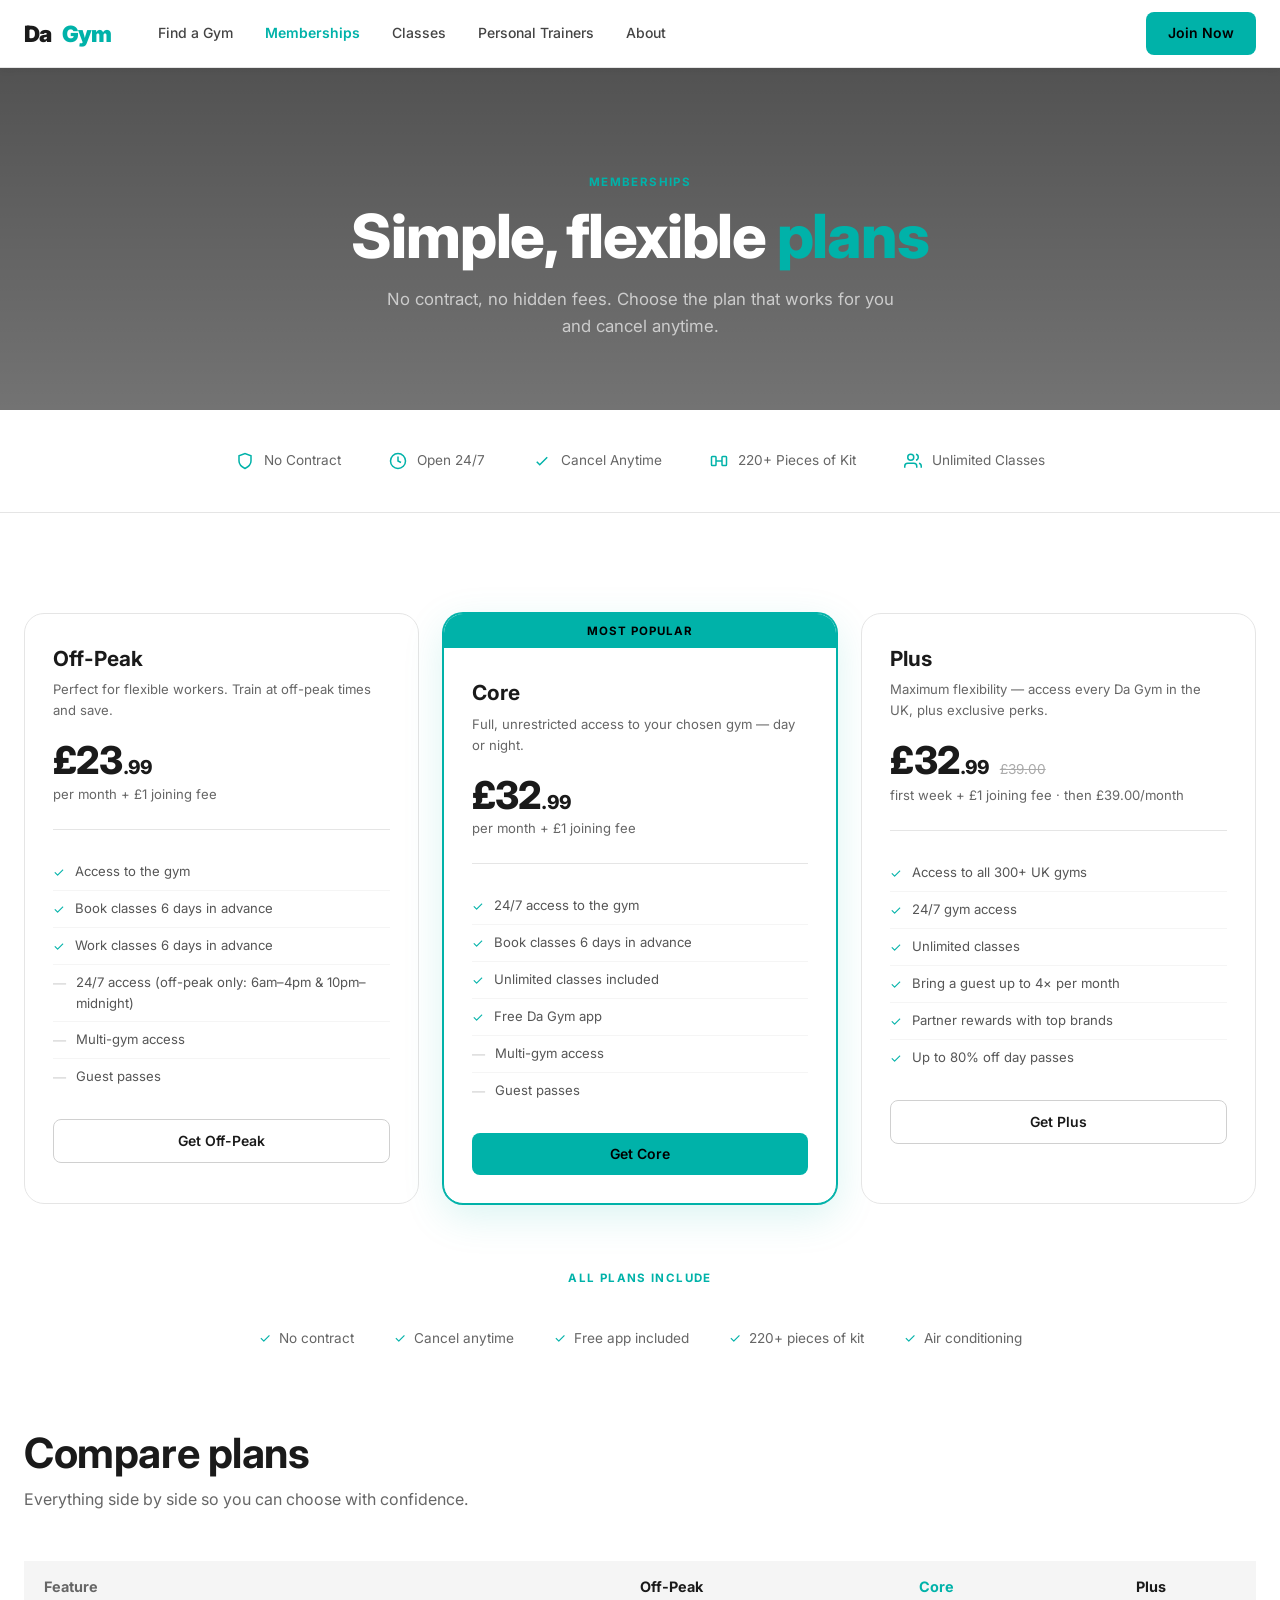
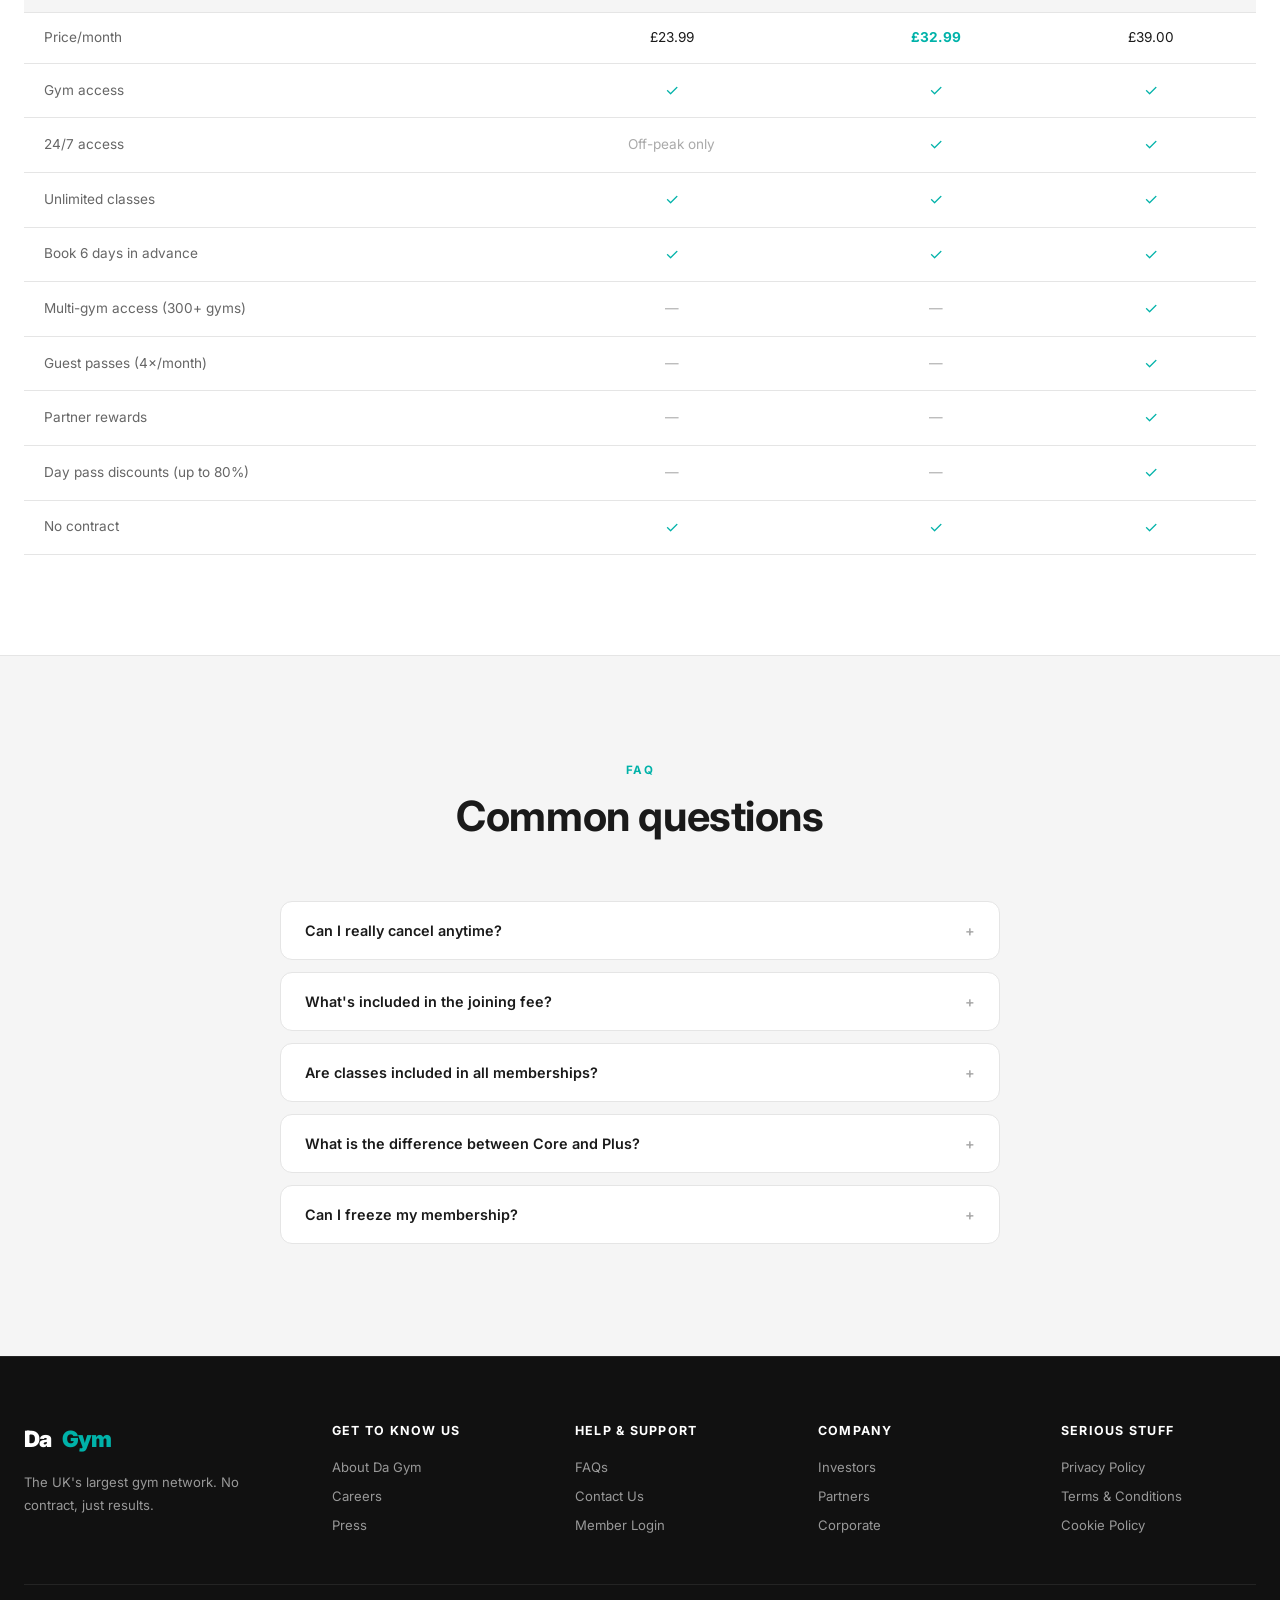
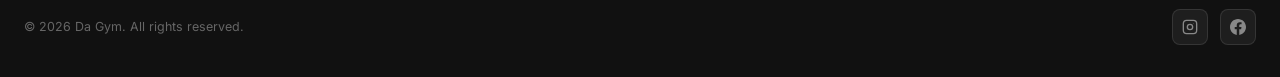
==== commit 2fe9054a: "Add files via upload" ====
--- a/memberships.html
+++ b/memberships.html
@@ -101,6 +101,12 @@
     .mem-viewport { overflow: hidden; width: 100%; }
     .mem-cards-track { display: flex; gap: 0; align-items: stretch; transition: transform 0.4s cubic-bezier(0.4,0,0.2,1); will-change: transform; }
     .mem-cards-track .membership-card { flex: 0 0 100%; width: 100%; max-width: 100%; min-width: 0; box-sizing: border-box; }
+    @media (min-width: 820px) {
+      .mem-slider-controls { display: none; }
+      .mem-viewport { overflow: visible; }
+      .mem-cards-track { display: grid; grid-template-columns: repeat(3, 1fr); gap: 24px; transform: none !important; transition: none; }
+      .mem-cards-track .membership-card { flex: unset; width: auto; max-width: none; min-width: 0; }
+    }
 
     @media (max-width: 768px) {
       .trust-bar { gap: 24px; flex-wrap: wrap; padding: 28px 20px; }
@@ -149,12 +155,12 @@
   </div>
 
   <!-- PAGE HEADER -->
-  <div style="background:var(--surface);border-bottom:1px solid var(--border);padding:80px 24px 60px;text-align:center;position:relative;overflow:hidden;">
-    <div style="position:absolute;inset:0;background:radial-gradient(ellipse 60% 80% at 50% 50%,rgba(0,212,170,0.06) 0%,transparent 70%);"></div>
+  <div style="background-image:url('https://images.unsplash.com/photo-1534438327276-14e5300c3a48?auto=format&fit=crop&w=1600&q=60');background-size:cover;background-position:center;padding:100px 24px 70px;text-align:center;position:relative;overflow:hidden;">
+    <div style="position:absolute;inset:0;background:linear-gradient(to bottom,rgba(0,0,0,0.68) 0%,rgba(0,0,0,0.55) 100%);"></div>
     <div style="position:relative;">
       <span class="section-eyebrow">Memberships</span>
-      <h1 style="margin-bottom:16px;">Simple, flexible <span style="color:var(--primary);">plans</span></h1>
-      <p style="max-width:520px;margin:0 auto;font-size:1.05rem;">No contract, no hidden fees. Choose the plan that works for you and cancel anytime.</p>
+      <h1 style="margin-bottom:16px;color:#ffffff;">Simple, flexible <span style="color:var(--primary);">plans</span></h1>
+      <p style="max-width:520px;margin:0 auto;font-size:1.05rem;color:#cccccc;">No contract, no hidden fees. Choose the plan that works for you and cancel anytime.</p>
     </div>
   </div>
 
